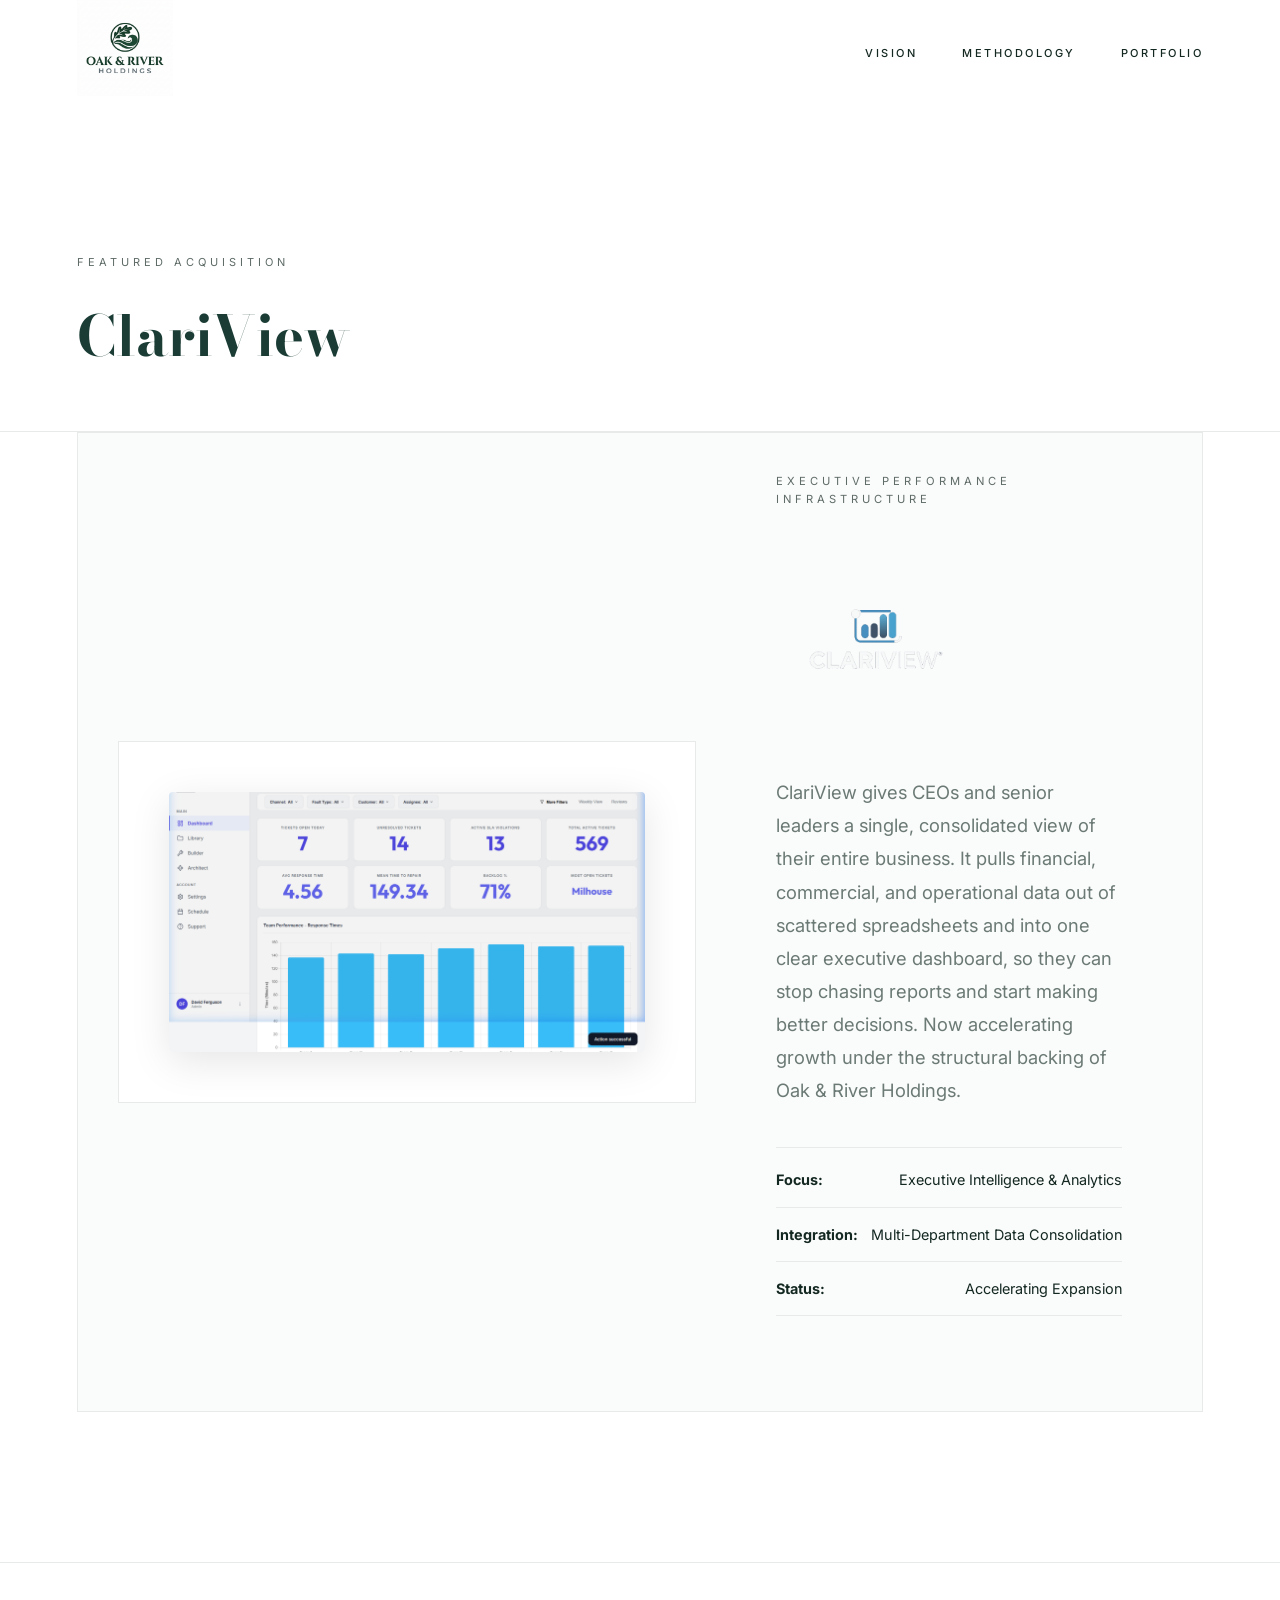
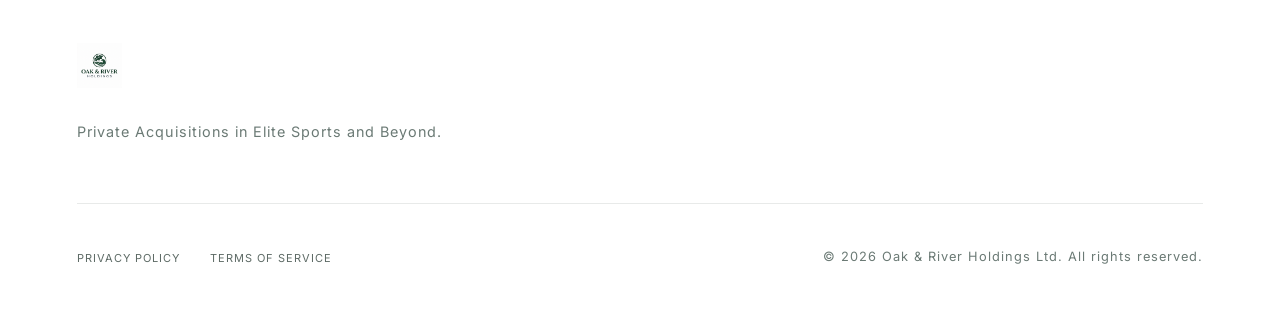
==== portfolio.html @ a1ec3b7e "Moves portfolio to new page, adds Clariview proper branding" ====
<!DOCTYPE html>
<html lang="en">
<head>
    <meta charset="UTF-8">
    <meta name="viewport" content="width=device-width, initial-scale=1.0">
    <title>Portfolio | Oak & River Holdings</title>
    <link rel="stylesheet" href="style.css">
    
    <!-- Fonts: Inter for utility, Bodoni Moda for headlines -->
    <link rel="preconnect" href="https://fonts.googleapis.com">
    <link rel="preconnect" href="https://fonts.gstatic.com" crossorigin>
    <link href="https://fonts.googleapis.com/css2?family=Bodoni+Moda:ital,opsz,wght@0,6..96,400..900;1,6..96,400..900&family=Inter:wght@300;400;500;600&display=swap" rel="stylesheet">
</head>
<body>
    
    <!-- NAVIGATION -->
    <nav>
        <div class="nav-container">
            <div class="logo-box">
                <a href="index.html">
                    <img src="assets/oak_and_river_logo_monogreen.png" alt="Oak & River Holdings Logo" class="nav-logo" />
                </a>
            </div>
            <ul class="nav-links">
                <li><a href="index.html#vision" class="nav-link">Vision</a></li>
                <li><a href="index.html#method" class="nav-link">Methodology</a></li>
                <li><a href="portfolio.html" class="nav-link active">Portfolio</a></li>
            </ul>
        </div>
    </nav>

    <main style="padding-top: 150px; min-height: 80vh;">
        <!-- PORTFOLIO HEADER -->
        <section class="portfolio-header">
            <div class="container text-center reveal-up">
                <span class="eyebrow" style="color: var(--accent); letter-spacing: 4px; display: block; margin-bottom: 20px;">Featured Acquisition</span>
                <h1 style="font-family: var(--font-serif); font-size: 3.5rem; color: var(--primary); margin-bottom: 50px;">ClariView</h1>
            </div>
        </section>

        <!-- PORTFOLIO SECTION -->
        <section class="portfolio-section" style="padding-top: 0;">
            <div class="container">
                <div class="portfolio-showcase reveal-up">
                    <div class="portfolio-visual" style="background: var(--bg-primary); padding: 50px; display: flex; align-items: center; justify-content: center; border: 1px solid var(--border-color);">
                        <img src="assets/clariview_dashboard.png" alt="ClariView Executive Dashboard" style="box-shadow: 0 10px 40px rgba(0,0,0,0.1); width: 100%; border-radius: 4px;" />
                    </div>
                    <div class="portfolio-content">
                        <div class="portfolio-brand">
                            <span class="eyebrow">Executive Performance Infrastructure</span>
                            <img src="assets/clariview_logo.png" style="max-width: 200px; margin-top: 15px;" alt="ClariView Logo" />
                        </div>
                        <p class="portfolio-desc" style="font-size: 1.15rem;">
                            ClariView gives CEOs and senior leaders a single, consolidated view of their entire business. It pulls financial, commercial, and operational data out of scattered spreadsheets and into one clear executive dashboard, so they can stop chasing reports and start making better decisions. Now accelerating growth under the structural backing of Oak & River Holdings.
                        </p>
                        <ul class="portfolio-stats">
                            <li><strong>Focus:</strong> Executive Intelligence & Analytics</li>
                            <li><strong>Integration:</strong> Multi-Department Data Consolidation</li>
                            <li><strong>Status:</strong> Accelerating Expansion</li>
                        </ul>
                    </div>
                </div>
            </div>
        </section>
    </main>

    <!-- FOOTER -->
    <footer>
        <div class="container footer-content">
            <div class="footer-brand">
                <img src="assets/oak_and_river_logo_monogreen.png" alt="Logo" class="footer-logo" />
                <p>Private Acquisitions in Elite Sports and Beyond.</p>
            </div>
            <div class="footer-bottom">
                <ul class="footer-links">
                    <li><a href="#">Privacy Policy</a></li>
                    <li><a href="#">Terms of Service</a></li>
                </ul>
                <div class="footer-legal">
                    <p>&copy; 2026 Oak & River Holdings Ltd. All rights reserved.</p>
                </div>
            </div>
        </div>
    </footer>

    <script>
        document.addEventListener('DOMContentLoaded', () => {
            const observer = new IntersectionObserver((entries) => {
                entries.forEach((entry) => {
                    if (entry.isIntersecting) {
                        entry.target.classList.add('visible');
                    }
                });
            }, { threshold: 0.1 });
            
            document.querySelectorAll('.reveal-up').forEach((el) => {
                observer.observe(el);
            });
        });
    </script>
</body>
</html>
---- style.css ----
/* --- VARIABLES --- */
:root {
    --bg-primary: #ffffff;
    --bg-secondary: #fafbfb; 
    --primary: #1a3c34;     /* Oak & River Green */
    --primary-light: #2b574d;     
    --accent: #5e6b66;      /* Slate/grey/green */
    --text-main: #142822;   /* Effectively black with subtle green depth */
    --text-muted: #6b7a75;  
    --border-color: #e8eae9;
    
    --font-serif: 'Bodoni Moda', serif;
    --font-sans: 'Inter', sans-serif;
    
    --ease: cubic-bezier(0.25, 1, 0.5, 1);
}

/* --- RESET & BASE --- */
* { margin: 0; padding: 0; box-sizing: border-box; }

html { scroll-behavior: smooth; }

body {
    background-color: var(--bg-primary);
    color: var(--text-main);
    font-family: var(--font-sans);
    line-height: 1.6;
    overflow-x: hidden;
    -webkit-font-smoothing: antialiased;
    -moz-osx-font-smoothing: grayscale;
}

.container {
    max-width: 1500px;
    margin: 0 auto;
    padding: 0 6vw;
}

/* --- TYPOGRAPHY UTILS --- */
.italic { font-style: italic; }

/* --- NAVIGATION --- */
.main-nav {
    position: fixed;
    top: 0; left: 0; width: 100%;
    padding: 35px 0;
    z-index: 100;
    transition: all 0.5s var(--ease);
    border-bottom: 1px solid transparent;
}
.main-nav.scrolled {
    background: rgba(255, 255, 255, 0.95);
    backdrop-filter: blur(12px);
    -webkit-backdrop-filter: blur(12px);
    padding: 20px 0;
    border-bottom: 1px solid var(--border-color);
}

.nav-container {
    max-width: 1500px;
    margin: 0 auto;
    padding: 0 6vw;
    display: flex;
    justify-content: space-between;
    align-items: center;
}

.nav-logo {
    height: 96px;
    transition: transform 0.3s var(--ease);
}
.nav-logo:hover { transform: scale(1.02); }

.nav-links {
    display: flex;
    list-style: none;
    gap: 45px;
    align-items: center;
}

.nav-link {
    color: var(--text-main);
    text-decoration: none;
    font-size: 11px;
    letter-spacing: 2.5px;
    text-transform: uppercase;
    font-weight: 500;
    transition: all 0.3s var(--ease);
}
.nav-link:hover {
    color: var(--primary);
}

.nav-btn {
    border: 1px solid var(--border-color);
    padding: 14px 32px;
    color: var(--text-main);
    text-decoration: none;
    font-size: 11px;
    letter-spacing: 2px;
    text-transform: uppercase;
    font-weight: 500;
    transition: all 0.4s var(--ease);
    display: inline-flex; justify-content: center; align-items: center;
}
.nav-btn:hover {
    background: var(--primary);
    color: #ffffff;
    border-color: var(--primary);
}
.nav-btn.large {
    padding: 20px 45px;
    font-size: 12px;
    margin-top: 50px;
    background: var(--primary);
    color: white;
    border: none;
}
.nav-btn.large:hover {
    background: var(--primary-light);
}

/* --- HERO SECTION --- */
.hero {
    min-height: 100vh;
    display: flex;
    flex-direction: column;
    justify-content: center;
    position: relative;
    padding-top: 140px;
    padding-bottom: 80px;
}

.hero-split {
    display: grid;
    grid-template-columns: 1.1fr 0.9fr;
    gap: 8vw;
    align-items: center;
}

.hero-content {
    max-width: 800px;
}

.eyebrow-line {
    display: flex;
    align-items: center;
    gap: 20px;
    margin-bottom: 35px;
}
.eyebrow {
    font-size: 11px;
    letter-spacing: 4px;
    text-transform: uppercase;
    color: var(--text-muted);
}
.eyebrow-line .line {
    flex-grow: 1;
    max-width: 60px;
    height: 1px;
    background: var(--border-color);
}

.hero-title {
    font-family: var(--font-serif);
    font-size: clamp(3.2rem, 6vw, 6.5rem);
    line-height: 1.05;
    font-weight: 400;
    margin-bottom: 40px;
    color: var(--primary);
}

.hero-subtitle {
    font-size: 1.1rem;
    color: var(--accent);
    max-width: 550px;
    line-height: 1.9;
    margin-bottom: 50px;
    font-weight: 400;
}

.discover-btn {
    display: inline-flex;
    align-items: center;
    gap: 15px;
    color: var(--primary);
    text-decoration: none;
    font-size: 12px;
    letter-spacing: 2px;
    text-transform: uppercase;
    font-weight: 600;
    transition: all 0.3s var(--ease);
}
.discover-btn:hover { gap: 25px; }

.hero-visual {
    width: 100%;
    height: 70vh;
}
.visual-wrapper {
    width: 100%;
    height: 100%;
    overflow: hidden;
    position: relative;
}
.visual-wrapper img {
    width: 100%;
    height: 100%;
    object-fit: cover;
    object-position: center;
}


/* --- SCROLL INDICATOR --- */
.scroll-wrapper {
    position: absolute;
    bottom: 0;
    left: 6vw;
    height: 100px;
}
.scroll-indicator {
    display: flex;
    align-items: center;
    gap: 20px;
    transform-origin: left;
    transform: rotate(-90deg) translateX(100px);
}
.scroll-text {
    font-size: 10px;
    text-transform: uppercase;
    letter-spacing: 4px;
    color: var(--text-muted);
}
.mouse-line {
    width: 60px;
    height: 1px;
    background: var(--border-color);
    position: relative;
    overflow: hidden;
}
.mouse-line::after {
    content: '';
    position: absolute;
    top: 0; left: 0; height: 100%; width: 50%;
    background: var(--primary);
    animation: scroll 2s infinite cubic-bezier(0.65, 0, 0.35, 1);
}
@keyframes scroll {
    0% { transform: translateX(-100%); }
    100% { transform: translateX(200%); }
}


/* --- THE METHOD SECTION --- */
.concept-section {
    padding: 150px 0;
    background-color: var(--bg-primary);
}

.grid-layout {
    display: grid;
    grid-template-columns: 1fr 1fr;
    gap: 120px;
    align-items: start;
    border-top: 1px solid var(--border-color);
    padding-top: 100px;
}

.concept-column {
    display: flex;
    flex-direction: column;
    gap: 150px;
}

.concept-block {
    display: flex;
    flex-direction: column;
    gap: 40px;
}
.concept-top {
    border-bottom: 1px solid var(--border-color);
    padding-bottom: 30px;
}
.concept-title {
    font-family: var(--font-serif);
    font-size: 3.5rem;
    font-weight: 400;
    margin-bottom: 15px;
    color: var(--primary);
}

.concept-subtitle {
    font-size: 0.8rem;
    text-transform: uppercase;
    letter-spacing: 4px;
    color: var(--accent);
}

.concept-desc {
    color: var(--text-muted);
    font-weight: 400;
    font-size: 1.1rem;
    line-height: 1.9;
    max-width: 500px;
}

.image-showcase {
    position: sticky;
    top: 150px;
}
.image-wrapper {
    position: relative;
    width: 100%;
    height: 75vh;
    overflow: hidden;
    background: var(--bg-secondary);
}
.concept-img {
    width: 100%;
    height: 100%;
    object-fit: cover;
}
.image-caption {
    display: flex;
    justify-content: space-between;
    font-size: 0.7rem;
    letter-spacing: 3px;
    text-transform: uppercase;
    color: var(--accent);
    margin-top: 25px;
}

/* --- PORTFOLIO SECTION --- */
.portfolio-section {
    padding: 150px 0;
    background-color: var(--bg-primary);
    border-top: 1px solid var(--border-color);
}
.section-header {
    text-align: center;
    margin-bottom: 80px;
}
.section-title {
    font-family: var(--font-serif);
    font-size: 3rem;
    font-weight: 400;
    color: var(--primary);
    margin-bottom: 10px;
}
.section-subtitle {
    font-size: 0.8rem;
    text-transform: uppercase;
    letter-spacing: 4px;
    color: var(--accent);
}

.portfolio-showcase {
    display: grid;
    grid-template-columns: 1.2fr 0.8fr;
    gap: 80px;
    align-items: center;
    background: var(--bg-secondary);
    border: 1px solid var(--border-color);
    padding: 40px;
}
.portfolio-visual {
    width: 100%;
    aspect-ratio: 16/10;
    background: #e8eae9;
    overflow: hidden;
}
.portfolio-visual img {
    width: 100%;
    height: 100%;
    object-fit: cover;
}

.portfolio-content {
    display: flex;
    flex-direction: column;
    align-items: flex-start;
    padding-right: 40px;
}
.portfolio-brand {
    margin-bottom: 30px;
}
.portfolio-brand .eyebrow {
    font-size: 0.7rem;
    color: var(--accent);
    margin-bottom: 15px;
    display: block;
}
.portfolio-brand h3 {
    font-family: var(--font-serif);
    font-size: 2.5rem;
    font-weight: 400;
    color: var(--primary);
}
.portfolio-desc {
    font-size: 1.05rem;
    color: var(--text-muted);
    line-height: 1.8;
    margin-bottom: 40px;
}
.portfolio-stats {
    list-style: none;
    margin-bottom: 40px;
    width: 100%;
    border-top: 1px solid var(--border-color);
    padding-top: 20px;
}
.portfolio-stats li {
    font-size: 0.9rem;
    color: var(--text-main);
    display: flex;
    justify-content: space-between;
    margin-bottom: 15px;
    padding-bottom: 15px;
    border-bottom: 1px solid var(--border-color);
}



/* --- FOOTER --- */
footer {
    padding: 80px 0 60px;
    background: var(--bg-primary);
    border-top: 1px solid var(--border-color);
}

.footer-content {
    display: grid;
    grid-template-columns: 1fr;
    gap: 60px;
}

.footer-brand .footer-logo {
    height: 45px;
    margin-bottom: 25px;
}

.footer-brand p {
    color: var(--text-muted);
    font-size: 0.9rem;
    letter-spacing: 1px;
}

.footer-bottom {
    display: flex;
    justify-content: space-between;
    align-items: center;
    border-top: 1px solid var(--border-color);
    padding-top: 40px;
}

.footer-links {
    display: flex;
    list-style: none;
    gap: 30px;
}
.footer-links a {
    color: var(--accent);
    text-decoration: none;
    font-size: 11px;
    letter-spacing: 1px;
    text-transform: uppercase;
}
.footer-links a:hover {
    color: var(--primary);
}

.footer-legal {
    color: var(--text-muted);
    font-size: 0.8rem;
    letter-spacing: 1px;
}

/* --- ANIMATIONS VIA JS CLASS --- */
.reveal-up {
    opacity: 0;
    transform: translateY(40px);
    transition: opacity 1s cubic-bezier(0.165, 0.84, 0.44, 1), transform 1s cubic-bezier(0.165, 0.84, 0.44, 1);
}
.reveal-up.visible {
    opacity: 1;
    transform: translateY(0);
}

/* --- RESPONSIVE --- */
@media (max-width: 1024px) {
    .hero-split { grid-template-columns: 1fr; gap: 60px; }
    .hero-visual { height: 50vh; }
    .hero { padding-top: 160px; }
    .grid-layout { grid-template-columns: 1fr; gap: 80px; }
    .scroll-wrapper { display: none; }
}
@media (max-width: 768px) {
    .nav-links { display: none; }
    .nav-btn { display: none; }
    .footer-bottom { flex-direction: column; align-items: flex-start; gap: 30px; }
    .hero-title { font-size: 3.5rem; }
}
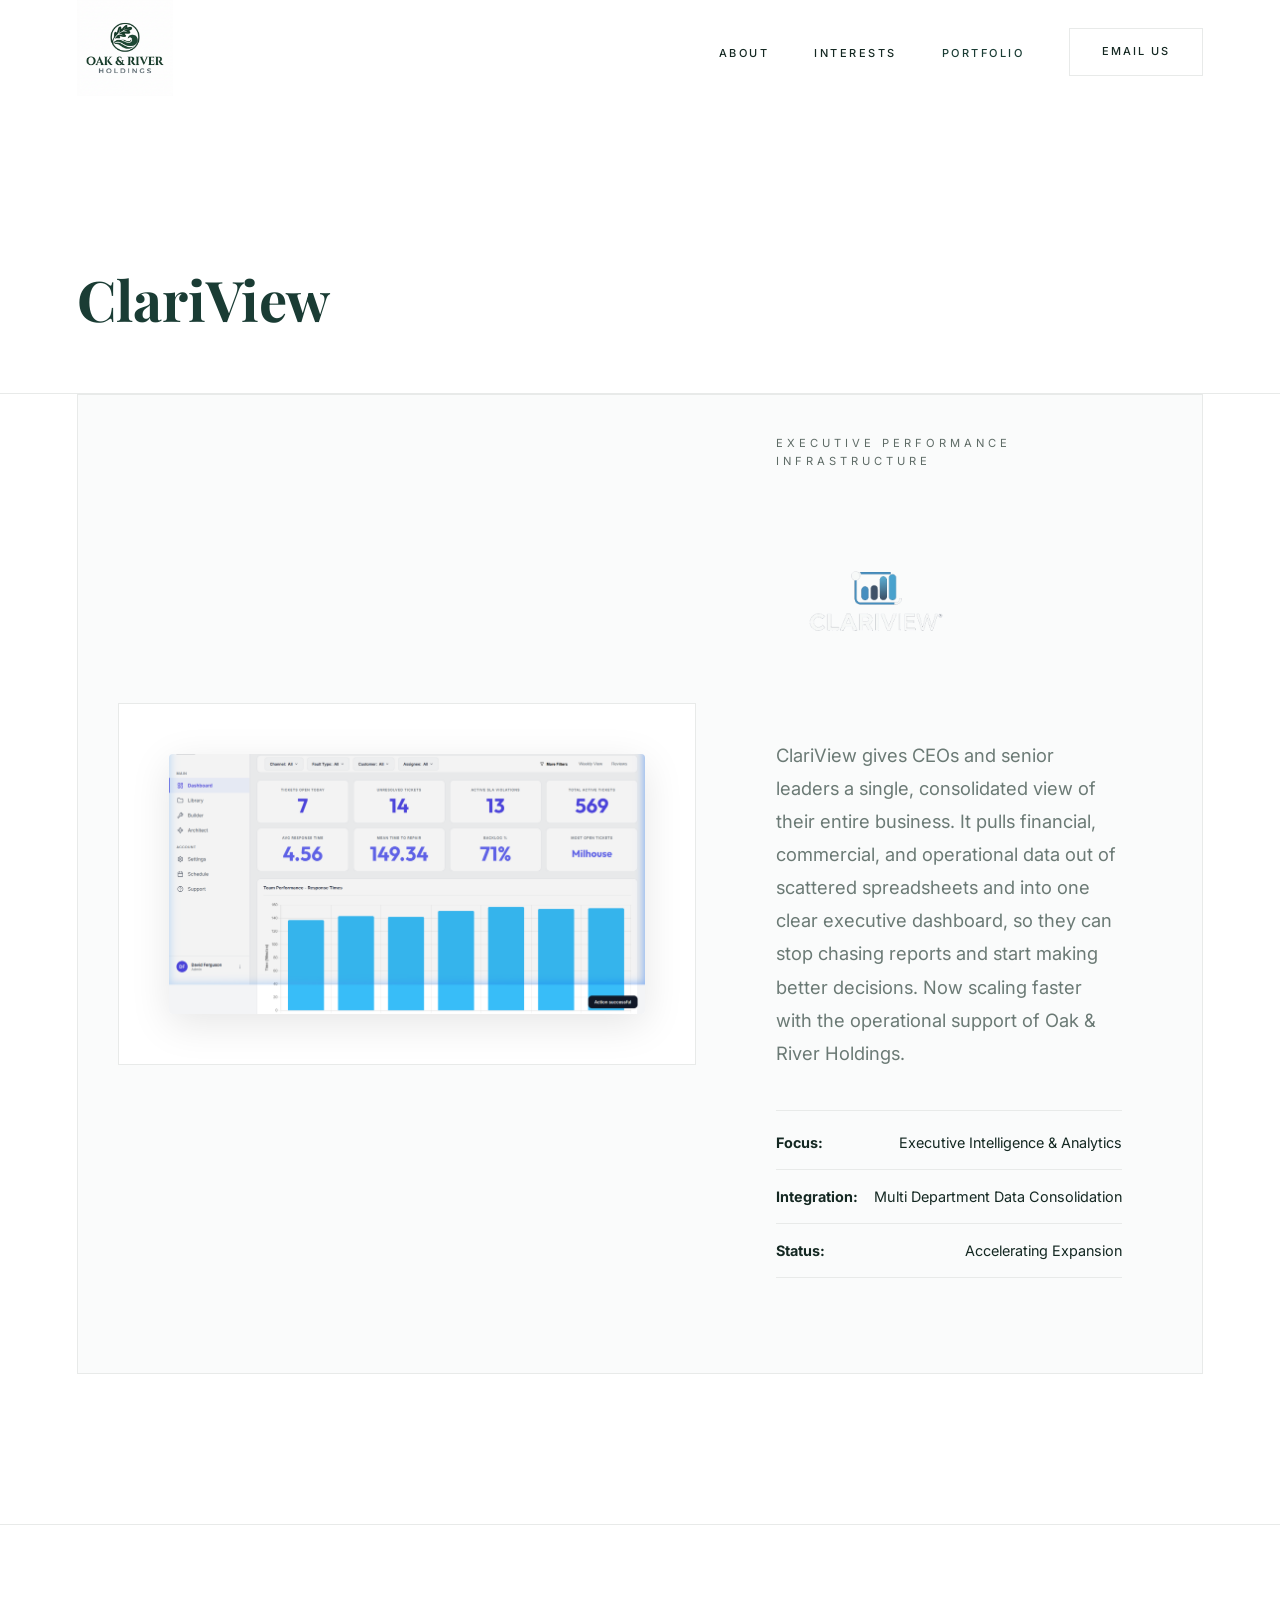
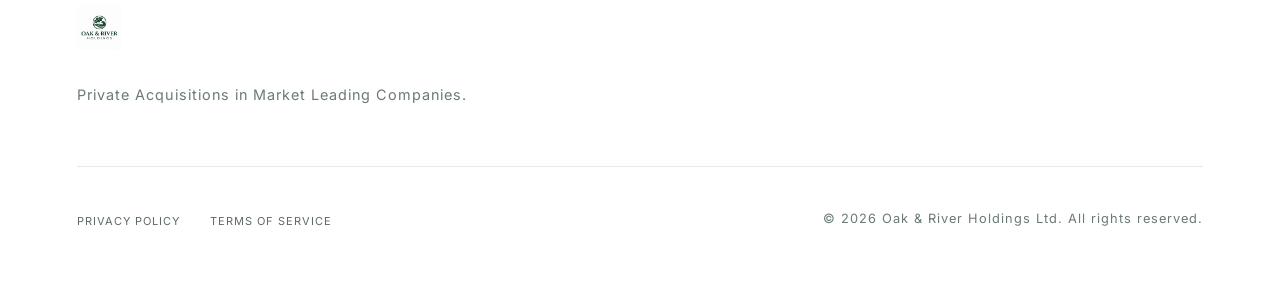
==== commit bb0f9b6b: "Update site and add vercel config" ====
--- a/portfolio.html
+++ b/portfolio.html
@@ -1,5 +1,5 @@
 <!DOCTYPE html>
-<html lang="en">
+<html lang="en-GB">
 <head>
     <meta charset="UTF-8">
     <meta name="viewport" content="width=device-width, initial-scale=1.0">
@@ -9,7 +9,7 @@
     <!-- Fonts: Inter for utility, Bodoni Moda for headlines -->
     <link rel="preconnect" href="https://fonts.googleapis.com">
     <link rel="preconnect" href="https://fonts.gstatic.com" crossorigin>
-    <link href="https://fonts.googleapis.com/css2?family=Bodoni+Moda:ital,opsz,wght@0,6..96,400..900;1,6..96,400..900&family=Inter:wght@300;400;500;600&display=swap" rel="stylesheet">
+    <link href="https://fonts.googleapis.com/css2?family=Playfair+Display:ital,wght@0,400..900;1,400..900&family=Inter:wght@300;400;500;600&display=swap" rel="stylesheet">
 </head>
 <body>
     
@@ -22,10 +22,16 @@
                 </a>
             </div>
             <ul class="nav-links">
-                <li><a href="index.html#vision" class="nav-link">Vision</a></li>
-                <li><a href="index.html#method" class="nav-link">Methodology</a></li>
+                <li><a href="about.html" class="nav-link">About</a></li>
+                <li><a href="interests.html" class="nav-link">Interests</a></li>
                 <li><a href="portfolio.html" class="nav-link active">Portfolio</a></li>
+                <li><a href="mailto:team@orholdings.uk" class="nav-btn">Email Us</a></li>
             </ul>
+            <button class="mobile-menu-btn" aria-label="Toggle Menu">
+                <span></span>
+                <span></span>
+                <span></span>
+            </button>
         </div>
     </nav>
 
@@ -33,7 +39,6 @@
         <!-- PORTFOLIO HEADER -->
         <section class="portfolio-header">
             <div class="container text-center reveal-up">
-                <span class="eyebrow" style="color: var(--accent); letter-spacing: 4px; display: block; margin-bottom: 20px;">Featured Acquisition</span>
                 <h1 style="font-family: var(--font-serif); font-size: 3.5rem; color: var(--primary); margin-bottom: 50px;">ClariView</h1>
             </div>
         </section>
@@ -51,11 +56,11 @@
                             <img src="assets/clariview_logo.png" style="max-width: 200px; margin-top: 15px;" alt="ClariView Logo" />
                         </div>
                         <p class="portfolio-desc" style="font-size: 1.15rem;">
-                            ClariView gives CEOs and senior leaders a single, consolidated view of their entire business. It pulls financial, commercial, and operational data out of scattered spreadsheets and into one clear executive dashboard, so they can stop chasing reports and start making better decisions. Now accelerating growth under the structural backing of Oak & River Holdings.
+                            ClariView gives CEOs and senior leaders a single, consolidated view of their entire business. It pulls financial, commercial, and operational data out of scattered spreadsheets and into one clear executive dashboard, so they can stop chasing reports and start making better decisions. Now scaling faster with the operational support of Oak & River Holdings.
                         </p>
                         <ul class="portfolio-stats">
                             <li><strong>Focus:</strong> Executive Intelligence & Analytics</li>
-                            <li><strong>Integration:</strong> Multi-Department Data Consolidation</li>
+                            <li><strong>Integration:</strong> Multi Department Data Consolidation</li>
                             <li><strong>Status:</strong> Accelerating Expansion</li>
                         </ul>
                     </div>
@@ -69,7 +74,7 @@
         <div class="container footer-content">
             <div class="footer-brand">
                 <img src="assets/oak_and_river_logo_monogreen.png" alt="Logo" class="footer-logo" />
-                <p>Private Acquisitions in Elite Sports and Beyond.</p>
+                <p>Private Acquisitions in Market Leading Companies.</p>
             </div>
             <div class="footer-bottom">
                 <ul class="footer-links">
@@ -96,6 +101,23 @@
             document.querySelectorAll('.reveal-up').forEach((el) => {
                 observer.observe(el);
             });
+
+            // Mobile menu toggle
+            const menuBtn = document.querySelector('.mobile-menu-btn');
+            const navLinks = document.querySelector('.nav-links');
+            
+            menuBtn.addEventListener('click', () => {
+                menuBtn.classList.toggle('active');
+                navLinks.classList.toggle('active');
+            });
+
+            // Close mobile menu on link click
+            document.querySelectorAll('.nav-link').forEach(link => {
+                link.addEventListener('click', () => {
+                    menuBtn.classList.remove('active');
+                    navLinks.classList.remove('active');
+                });
+            });
         });
     </script>
 </body>
--- a/style.css
+++ b/style.css
@@ -9,7 +9,7 @@
     --text-muted: #6b7a75;  
     --border-color: #e8eae9;
     
-    --font-serif: 'Bodoni Moda', serif;
+    --font-serif: 'Playfair Display', serif;
     --font-sans: 'Inter', sans-serif;
     
     --ease: cubic-bezier(0.25, 1, 0.5, 1);
@@ -37,7 +37,6 @@
 }
 
 /* --- TYPOGRAPHY UTILS --- */
-.italic { font-style: italic; }
 
 /* --- NAVIGATION --- */
 .main-nav {
@@ -87,7 +86,8 @@
     font-weight: 500;
     transition: all 0.3s var(--ease);
 }
-.nav-link:hover {
+.nav-link:hover,
+.nav-link.active {
     color: var(--primary);
 }
 
@@ -266,11 +266,7 @@
     padding-top: 100px;
 }
 
-.concept-column {
-    display: flex;
-    flex-direction: column;
-    gap: 150px;
-}
+
 
 .concept-block {
     display: flex;
@@ -304,31 +300,7 @@
     max-width: 500px;
 }
 
-.image-showcase {
-    position: sticky;
-    top: 150px;
-}
-.image-wrapper {
-    position: relative;
-    width: 100%;
-    height: 75vh;
-    overflow: hidden;
-    background: var(--bg-secondary);
-}
-.concept-img {
-    width: 100%;
-    height: 100%;
-    object-fit: cover;
-}
-.image-caption {
-    display: flex;
-    justify-content: space-between;
-    font-size: 0.7rem;
-    letter-spacing: 3px;
-    text-transform: uppercase;
-    color: var(--accent);
-    margin-top: 25px;
-}
+
 
 /* --- PORTFOLIO SECTION --- */
 .portfolio-section {
@@ -467,6 +439,33 @@
 }
 .footer-links a:hover {
     color: var(--primary);
+}
+
+.mobile-menu-btn {
+    display: none;
+    flex-direction: column;
+    gap: 6px;
+    background: transparent;
+    border: none;
+    cursor: pointer;
+    padding: 10px;
+    z-index: 1000;
+}
+.mobile-menu-btn span {
+    display: block;
+    width: 25px;
+    height: 1px;
+    background-color: var(--primary);
+    transition: all 0.3s ease;
+}
+.mobile-menu-btn.active span:nth-child(1) {
+    transform: translateY(7px) rotate(45deg);
+}
+.mobile-menu-btn.active span:nth-child(2) {
+    opacity: 0;
+}
+.mobile-menu-btn.active span:nth-child(3) {
+    transform: translateY(-7px) rotate(-45deg);
 }
 
 .footer-legal {
@@ -495,8 +494,45 @@
     .scroll-wrapper { display: none; }
 }
 @media (max-width: 768px) {
-    .nav-links { display: none; }
+    /* Mobile Menu */
+    .mobile-menu-btn { display: flex; }
+    .nav-links {
+        display: none;
+        position: absolute;
+        top: 100%;
+        left: 0;
+        width: 100%;
+        background: var(--bg-primary);
+        flex-direction: column;
+        padding: 40px 0;
+        gap: 30px;
+        align-items: center;
+        border-bottom: 1px solid var(--border-color);
+        box-shadow: 0 10px 30px rgba(0,0,0,0.05);
+    }
+    .nav-links.active { display: flex; }
+    
     .nav-btn { display: none; }
+    
+    /* Justify text alignment for mobile as requested */
+    p {
+        text-align: justify;
+    }
+
     .footer-bottom { flex-direction: column; align-items: flex-start; gap: 30px; }
     .hero-title { font-size: 3.5rem; }
-}
+    .hero-subtitle { text-align: justify; }
+
+    /* Portfolio Section Mobile Fixes */
+    .portfolio-showcase {
+        grid-template-columns: 1fr;
+        padding: 20px;
+        gap: 40px;
+    }
+    .portfolio-content {
+        padding-right: 0;
+    }
+    .portfolio-header h1 {
+        font-size: 2.5rem !important;
+    }
+}
